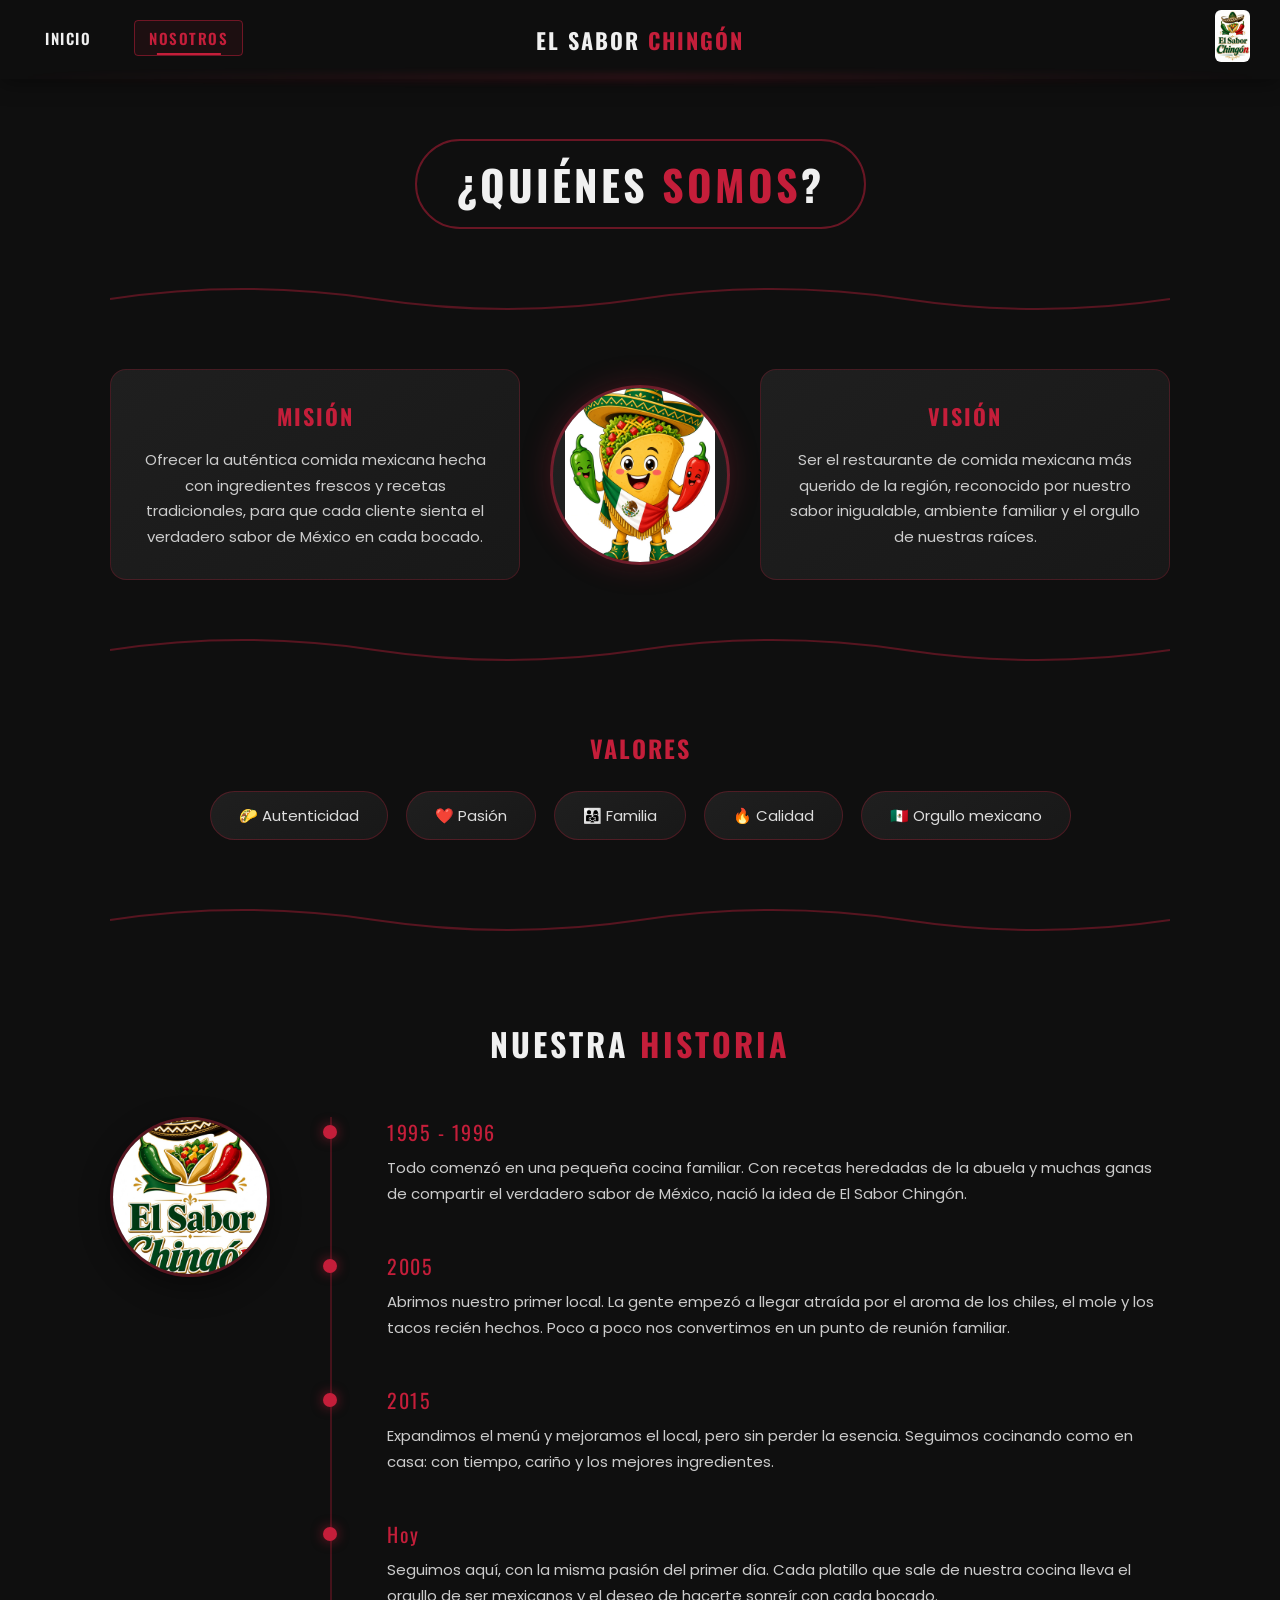
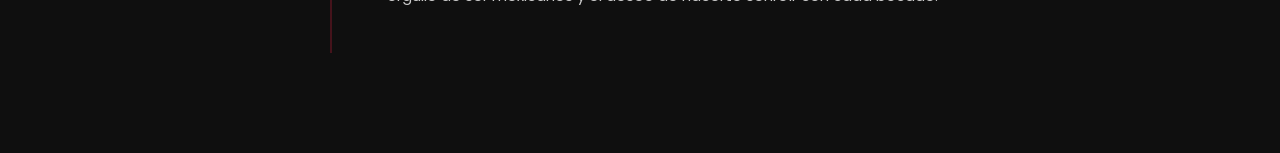
==== nostros2.html @ aa578bb2 "Add files via upload" ====
<!DOCTYPE html>
<html lang="es">
<head>
    <meta charset="UTF-8">
    <meta name="viewport" content="width=device-width, initial-scale=1.0">
    <title>Nosotros | El Sabor Chingón</title>
    <link href="https://fonts.googleapis.com/css2?family=Oswald:wght@400;600;700&family=Poppins:wght@300;400;500;600&display=swap" rel="stylesheet">
    <style>
        * {
            margin: 0;
            padding: 0;
            box-sizing: border-box;
        }

        body {
            font-family: 'Poppins', sans-serif;
            background: #0f0f0f;
            color: #f5f5f5;
            overflow-x: hidden;
        }

        header {
            position: sticky;
            top: 0;
            background: rgba(15, 15, 15, 0.95);
            backdrop-filter: blur(12px);
            border-bottom: none;
            z-index: 100;
            display: flex;
            align-items: center;
            justify-content: space-between;
            padding: 10px 30px;
            box-shadow: 0 4px 20px rgba(0, 0, 0, 0.4);
        }

        header::after {
            content: '';
            position: absolute;
            bottom: 0;
            left: 0;
            width: 100%;
            height: 3px;
            background: linear-gradient(90deg, 
                transparent 0%, 
                rgba(196, 30, 58, 0.15) 15%, 
                rgba(196, 30, 58, 0.55) 50%, 
                rgba(196, 30, 58, 0.15) 85%, 
                transparent 100%);
            filter: blur(4px);
            opacity: 0.85;
        }

        .brand-name {
            position: absolute;
            left: 50%;
            transform: translateX(-50%);
            font-family: 'Oswald', sans-serif;
            font-size: 22px;
            font-weight: 700;
            letter-spacing: 2px;
            text-transform: uppercase;
            color: #f0f0f0;
            white-space: nowrap;
        }

        .brand-name span {
            color: #c41e3a;
        }

        nav ul {
            list-style: none;
            display: flex;
            gap: 28px;
        }

        nav a {
            text-decoration: none;
            color: #f0f0f0;
            font-family: 'Oswald', sans-serif;
            font-weight: 600;
            font-size: 15px;
            letter-spacing: 1.5px;
            text-transform: uppercase;
            padding: 6px 14px;
            border: 1px solid transparent;
            border-radius: 4px;
            transition: all 0.3s ease;
            position: relative;
        }

        nav a::after {
            content: '';
            position: absolute;
            bottom: 0;
            left: 50%;
            width: 0;
            height: 2px;
            background: #c41e3a;
            transition: all 0.3s ease;
            transform: translateX(-50%);
        }

        nav a:hover,
        nav a.active {
            color: #c41e3a;
            border-color: rgba(196, 30, 58, 0.5);
            background: rgba(196, 30, 58, 0.08);
        }

        nav a:hover::after,
        nav a.active::after {
            width: 60%;
        }

        .header-logo {
            height: 52px;
            width: auto;
            border-radius: 6px;
            transition: transform 0.3s ease;
        }

        .header-logo:hover {
            transform: scale(1.06);
        }

        .nosotros-page {
            padding: 60px 20px 100px;
            max-width: 1100px;
            margin: 0 auto;
        }

        .main-title {
            text-align: center;
            margin-bottom: 50px;
        }

        .main-title h1 {
            font-family: 'Oswald', sans-serif;
            font-size: 42px;
            font-weight: 700;
            letter-spacing: 3px;
            text-transform: uppercase;
            color: #f0f0f0;
            display: inline-block;
            padding: 12px 40px;
            border: 2px solid rgba(196, 30, 58, 0.5);
            border-radius: 50px;
        }

        .main-title h1 span {
            color: #c41e3a;
        }

        .wave-line {
            height: 40px;
            margin: 30px auto;
            background: url("data:image/svg+xml,%3Csvg xmlns='http://www.w3.org/2000/svg' viewBox='0 0 1200 40' preserveAspectRatio='none'%3E%3Cpath d='M0,20 Q150,0 300,20 T600,20 T900,20 T1200,20' fill='none' stroke='%23c41e3a' stroke-width='2' opacity='0.4'/%3E%3C/svg%3E") center/cover no-repeat;
        }

        .mv-grid {
            display: grid;
            grid-template-columns: 1fr auto 1fr;
            gap: 30px;
            align-items: center;
            margin: 50px 0;
        }

        .mv-card {
            background: linear-gradient(145deg, #1f1f1f, #181818);
            border: 1px solid rgba(196, 30, 58, 0.25);
            border-radius: 16px;
            padding: 30px 25px;
            text-align: center;
            transition: all 0.35s ease;
        }

        .mv-card:hover {
            transform: translateY(-6px);
            border-color: rgba(196, 30, 58, 0.5);
            box-shadow: 0 12px 30px rgba(196, 30, 58, 0.12);
        }

        .mv-card h3 {
            font-family: 'Oswald', sans-serif;
            font-size: 22px;
            letter-spacing: 2px;
            text-transform: uppercase;
            color: #c41e3a;
            margin-bottom: 15px;
        }

        .mv-card p {
            font-size: 15px;
            line-height: 1.7;
            color: #ccc;
        }

        /* ===== Mascota (donde decía Sonrisas) ===== */
        .mascota-circle {
            width: 180px;
            height: 180px;
            border-radius: 50%;
            background: linear-gradient(145deg, #222, #1a1a1a);
            border: 3px solid rgba(196, 30, 58, 0.5);
            display: flex;
            flex-direction: column;
            align-items: center;
            justify-content: center;
            box-shadow: 0 0 30px rgba(196, 30, 58, 0.25);
            transition: all 0.35s ease;
            overflow: hidden;
            padding: 12px;
        }

        .mascota-circle:hover {
            transform: scale(1.08);
            box-shadow: 0 0 45px rgba(196, 30, 58, 0.4);
        }

        .mascota-circle img {
            width: 100%;
            height: auto;
            object-fit: contain;
        }

        .mascota-circle span {
            font-family: 'Oswald', sans-serif;
            font-size: 13px;
            letter-spacing: 1.5px;
            text-transform: uppercase;
            color: #c41e3a;
            margin-top: 4px;
        }

        .valores-section {
            text-align: center;
            margin: 60px 0;
        }

        .valores-section h3 {
            font-family: 'Oswald', sans-serif;
            font-size: 24px;
            letter-spacing: 2px;
            text-transform: uppercase;
            color: #c41e3a;
            margin-bottom: 25px;
        }

        .valores-list {
            display: flex;
            flex-wrap: wrap;
            justify-content: center;
            gap: 18px;
        }

        .valor-item {
            background: linear-gradient(145deg, #1f1f1f, #181818);
            border: 1px solid rgba(196, 30, 58, 0.3);
            border-radius: 40px;
            padding: 12px 28px;
            font-size: 15px;
            color: #ddd;
            transition: all 0.3s ease;
        }

        .valor-item:hover {
            border-color: #c41e3a;
            background: rgba(196, 30, 58, 0.1);
            transform: translateY(-3px);
        }

        .historia-section {
            margin-top: 80px;
        }

        .historia-section h2 {
            font-family: 'Oswald', sans-serif;
            font-size: 32px;
            letter-spacing: 3px;
            text-transform: uppercase;
            text-align: center;
            margin-bottom: 50px;
            color: #f0f0f0;
        }

        .historia-section h2 span {
            color: #c41e3a;
        }

        .timeline {
            display: grid;
            grid-template-columns: 180px 1fr;
            gap: 40px;
            align-items: start;
        }

        .timeline-logo {
            width: 160px;
            height: 160px;
            border-radius: 50%;
            overflow: hidden;
            border: 3px solid rgba(196, 30, 58, 0.4);
            box-shadow: 0 10px 30px rgba(0,0,0,0.4);
            position: sticky;
            top: 100px;
        }

        .timeline-logo img {
            width: 100%;
            height: 100%;
            object-fit: cover;
        }

        .timeline-content {
            position: relative;
            padding-left: 30px;
            border-left: 2px solid rgba(196, 30, 58, 0.3);
        }

        .timeline-item {
            position: relative;
            margin-bottom: 45px;
            padding-left: 25px;
        }

        .timeline-item::before {
            content: '';
            position: absolute;
            left: -39px;
            top: 8px;
            width: 14px;
            height: 14px;
            border-radius: 50%;
            background: #c41e3a;
            box-shadow: 0 0 12px rgba(196, 30, 58, 0.6);
        }

        .timeline-item .year {
            font-family: 'Oswald', sans-serif;
            font-size: 20px;
            letter-spacing: 1.5px;
            color: #c41e3a;
            margin-bottom: 8px;
        }

        .timeline-item p {
            font-size: 15px;
            line-height: 1.7;
            color: #ccc;
        }

        @media (max-width: 768px) {
            header { padding: 10px 16px; }
            .brand-name { font-size: 15px; }
            nav ul { gap: 12px; }
            nav a { font-size: 13px; }
            .header-logo { height: 42px; }
            .main-title h1 { font-size: 28px; padding: 10px 24px; }
            .mv-grid { grid-template-columns: 1fr; gap: 25px; }
            .mascota-circle { margin: 0 auto; }
            .timeline { grid-template-columns: 1fr; }
            .timeline-logo { margin: 0 auto 30px; position: static; }
            .timeline-content { padding-left: 20px; }
        }
    </style>
</head>
<body>

    <header>
        <nav>
            <ul>
                <li><a href="index.html">Inicio</a></li>
                <li><a href="nosotros.html" class="active">Nosotros</a></li>
            </ul>
        </nav>

        <div class="brand-name">
            El Sabor <span>Chingón</span>
        </div>

        <a href="index.html">
            <img src="img/7ZsC9.jpg" alt="El Sabor Chingón" class="header-logo">
        </a>
    </header>

    <div class="nosotros-page">

        <div class="main-title">
            <h1>¿Quiénes <span>somos</span>?</h1>
        </div>

        <div class="wave-line"></div>

        <!-- Misión - Mascota - Visión -->
        <div class="mv-grid">
            <div class="mv-card">
                <h3>Misión</h3>
                <p>
                    Ofrecer la auténtica comida mexicana hecha con ingredientes frescos y recetas tradicionales, 
                    para que cada cliente sienta el verdadero sabor de México en cada bocado.
                </p>
            </div>

            <!-- Aquí va la mascota -->
            <div class="mascota-circle">
                <img src="img/ckPyO.jpg" alt="Mascota El Sabor Chingón">
            </div>

            <div class="mv-card">
                <h3>Visión</h3>
                <p>
                    Ser el restaurante de comida mexicana más querido de la región, 
                    reconocido por nuestro sabor inigualable, ambiente familiar y el orgullo de nuestras raíces.
                </p>
            </div>
        </div>

        <div class="wave-line"></div>

        <div class="valores-section">
            <h3>Valores</h3>
            <div class="valores-list">
                <div class="valor-item">🌮 Autenticidad</div>
                <div class="valor-item">❤️ Pasión</div>
                <div class="valor-item">👨‍👩‍👧 Familia</div>
                <div class="valor-item">🔥 Calidad</div>
                <div class="valor-item">🇲🇽 Orgullo mexicano</div>
            </div>
        </div>

        <div class="wave-line"></div>

        <div class="historia-section">
            <h2>Nuestra <span>Historia</span></h2>

            <div class="timeline">
                <div class="timeline-logo">
                    <img src="img/7ZsC9.jpg" alt="El Sabor Chingón">
                </div>

                <div class="timeline-content">
                    <div class="timeline-item">
                        <div class="year">1995 - 1996</div>
                        <p>
                            Todo comenzó en una pequeña cocina familiar. Con recetas heredadas de la abuela 
                            y muchas ganas de compartir el verdadero sabor de México, nació la idea de 
                            El Sabor Chingón.
                        </p>
                    </div>

                    <div class="timeline-item">
                        <div class="year">2005</div>
                        <p>
                            Abrimos nuestro primer local. La gente empezó a llegar atraída por el aroma 
                            de los chiles, el mole y los tacos recién hechos. Poco a poco nos convertimos 
                            en un punto de reunión familiar.
                        </p>
                    </div>

                    <div class="timeline-item">
                        <div class="year">2015</div>
                        <p>
                            Expandimos el menú y mejoramos el local, pero sin perder la esencia. 
                            Seguimos cocinando como en casa: con tiempo, cariño y los mejores ingredientes.
                        </p>
                    </div>

                    <div class="timeline-item">
                        <div class="year">Hoy</div>
                        <p>
                            Seguimos aquí, con la misma pasión del primer día. Cada platillo que sale de 
                            nuestra cocina lleva el orgullo de ser mexicanos y el deseo de hacerte sonreír 
                            con cada bocado.
                        </p>
                    </div>
                </div>
            </div>
        </div>

    </div>

</body>
</html>
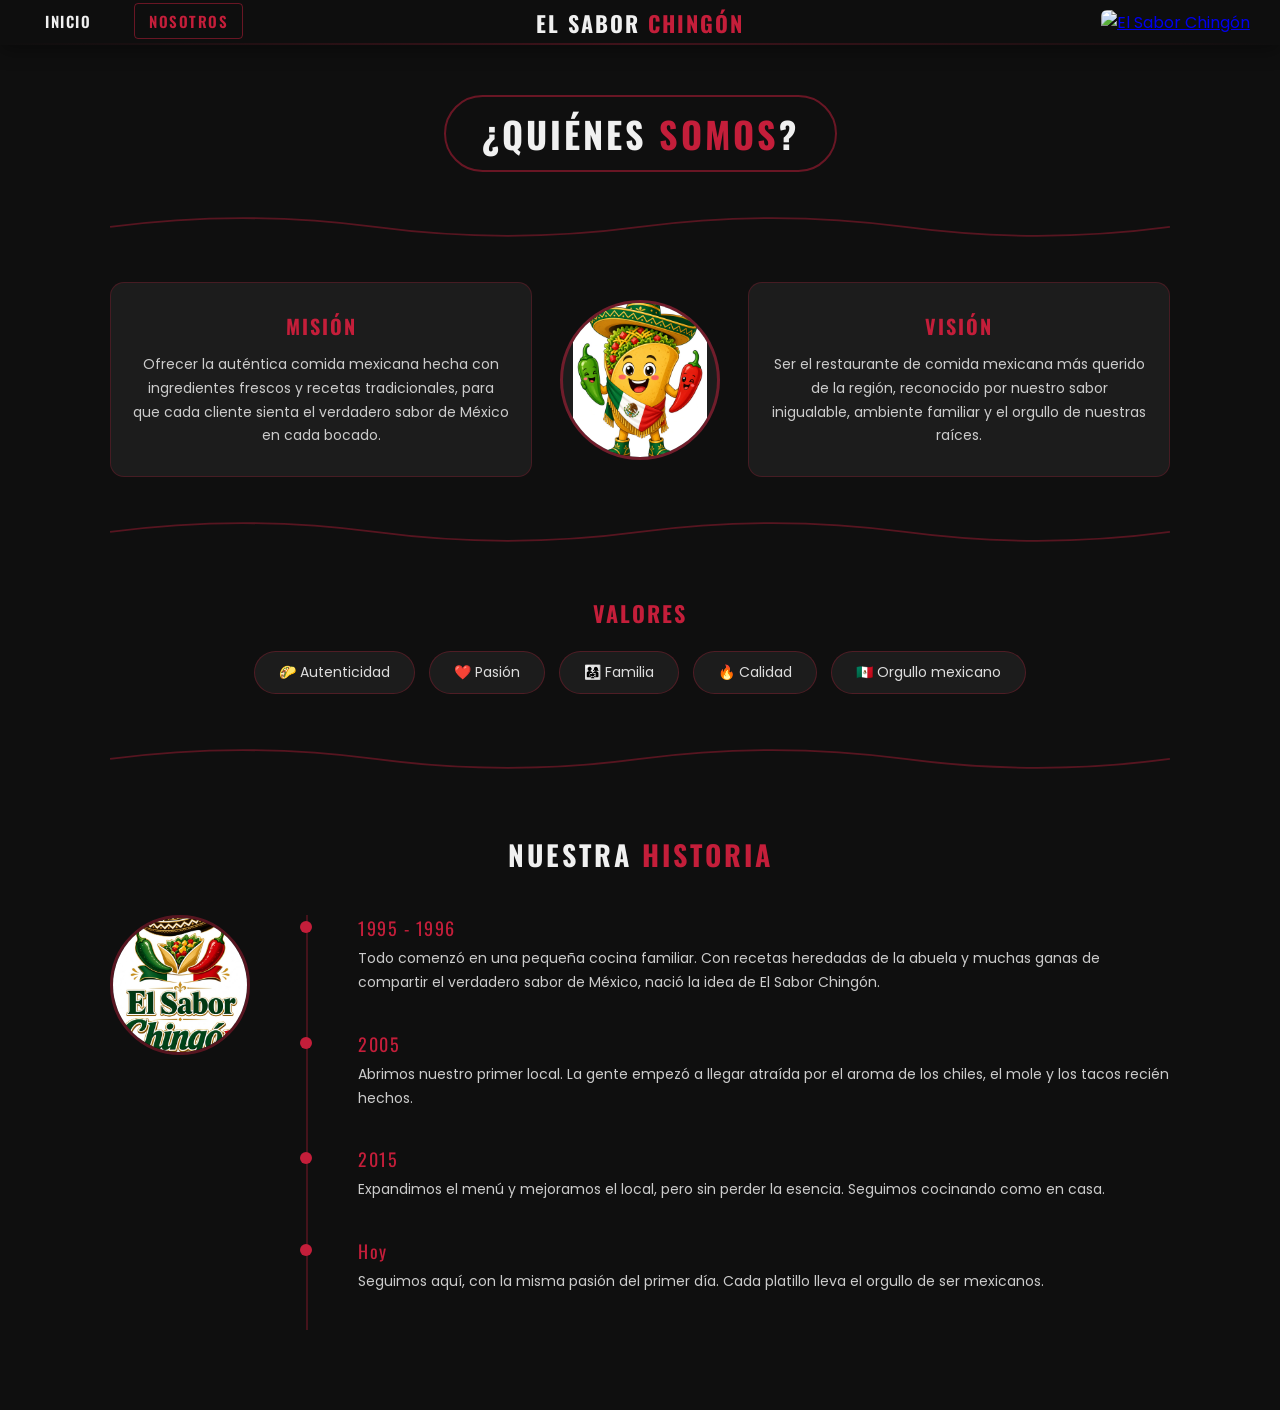
==== commit 19f7f206: "Add files via upload" ====
--- a/nostros2.html
+++ b/nostros2.html
@@ -4,414 +4,42 @@
     <meta charset="UTF-8">
     <meta name="viewport" content="width=device-width, initial-scale=1.0">
     <title>Nosotros | El Sabor Chingón</title>
-    <link href="https://fonts.googleapis.com/css2?family=Oswald:wght@400;600;700&family=Poppins:wght@300;400;500;600&display=swap" rel="stylesheet">
-    <style>
-        * {
-            margin: 0;
-            padding: 0;
-            box-sizing: border-box;
-        }
-
-        body {
-            font-family: 'Poppins', sans-serif;
-            background: #0f0f0f;
-            color: #f5f5f5;
-            overflow-x: hidden;
-        }
-
-        header {
-            position: sticky;
-            top: 0;
-            background: rgba(15, 15, 15, 0.95);
-            backdrop-filter: blur(12px);
-            border-bottom: none;
-            z-index: 100;
-            display: flex;
-            align-items: center;
-            justify-content: space-between;
-            padding: 10px 30px;
-            box-shadow: 0 4px 20px rgba(0, 0, 0, 0.4);
-        }
-
-        header::after {
-            content: '';
-            position: absolute;
-            bottom: 0;
-            left: 0;
-            width: 100%;
-            height: 3px;
-            background: linear-gradient(90deg, 
-                transparent 0%, 
-                rgba(196, 30, 58, 0.15) 15%, 
-                rgba(196, 30, 58, 0.55) 50%, 
-                rgba(196, 30, 58, 0.15) 85%, 
-                transparent 100%);
-            filter: blur(4px);
-            opacity: 0.85;
-        }
-
-        .brand-name {
-            position: absolute;
-            left: 50%;
-            transform: translateX(-50%);
-            font-family: 'Oswald', sans-serif;
-            font-size: 22px;
-            font-weight: 700;
-            letter-spacing: 2px;
-            text-transform: uppercase;
-            color: #f0f0f0;
-            white-space: nowrap;
-        }
-
-        .brand-name span {
-            color: #c41e3a;
-        }
-
-        nav ul {
-            list-style: none;
-            display: flex;
-            gap: 28px;
-        }
-
-        nav a {
-            text-decoration: none;
-            color: #f0f0f0;
-            font-family: 'Oswald', sans-serif;
-            font-weight: 600;
-            font-size: 15px;
-            letter-spacing: 1.5px;
-            text-transform: uppercase;
-            padding: 6px 14px;
-            border: 1px solid transparent;
-            border-radius: 4px;
-            transition: all 0.3s ease;
-            position: relative;
-        }
-
-        nav a::after {
-            content: '';
-            position: absolute;
-            bottom: 0;
-            left: 50%;
-            width: 0;
-            height: 2px;
-            background: #c41e3a;
-            transition: all 0.3s ease;
-            transform: translateX(-50%);
-        }
-
-        nav a:hover,
-        nav a.active {
-            color: #c41e3a;
-            border-color: rgba(196, 30, 58, 0.5);
-            background: rgba(196, 30, 58, 0.08);
-        }
-
-        nav a:hover::after,
-        nav a.active::after {
-            width: 60%;
-        }
-
-        .header-logo {
-            height: 52px;
-            width: auto;
-            border-radius: 6px;
-            transition: transform 0.3s ease;
-        }
-
-        .header-logo:hover {
-            transform: scale(1.06);
-        }
-
-        .nosotros-page {
-            padding: 60px 20px 100px;
-            max-width: 1100px;
-            margin: 0 auto;
-        }
-
-        .main-title {
-            text-align: center;
-            margin-bottom: 50px;
-        }
-
-        .main-title h1 {
-            font-family: 'Oswald', sans-serif;
-            font-size: 42px;
-            font-weight: 700;
-            letter-spacing: 3px;
-            text-transform: uppercase;
-            color: #f0f0f0;
-            display: inline-block;
-            padding: 12px 40px;
-            border: 2px solid rgba(196, 30, 58, 0.5);
-            border-radius: 50px;
-        }
-
-        .main-title h1 span {
-            color: #c41e3a;
-        }
-
-        .wave-line {
-            height: 40px;
-            margin: 30px auto;
-            background: url("data:image/svg+xml,%3Csvg xmlns='http://www.w3.org/2000/svg' viewBox='0 0 1200 40' preserveAspectRatio='none'%3E%3Cpath d='M0,20 Q150,0 300,20 T600,20 T900,20 T1200,20' fill='none' stroke='%23c41e3a' stroke-width='2' opacity='0.4'/%3E%3C/svg%3E") center/cover no-repeat;
-        }
-
-        .mv-grid {
-            display: grid;
-            grid-template-columns: 1fr auto 1fr;
-            gap: 30px;
-            align-items: center;
-            margin: 50px 0;
-        }
-
-        .mv-card {
-            background: linear-gradient(145deg, #1f1f1f, #181818);
-            border: 1px solid rgba(196, 30, 58, 0.25);
-            border-radius: 16px;
-            padding: 30px 25px;
-            text-align: center;
-            transition: all 0.35s ease;
-        }
-
-        .mv-card:hover {
-            transform: translateY(-6px);
-            border-color: rgba(196, 30, 58, 0.5);
-            box-shadow: 0 12px 30px rgba(196, 30, 58, 0.12);
-        }
-
-        .mv-card h3 {
-            font-family: 'Oswald', sans-serif;
-            font-size: 22px;
-            letter-spacing: 2px;
-            text-transform: uppercase;
-            color: #c41e3a;
-            margin-bottom: 15px;
-        }
-
-        .mv-card p {
-            font-size: 15px;
-            line-height: 1.7;
-            color: #ccc;
-        }
-
-        /* ===== Mascota (donde decía Sonrisas) ===== */
-        .mascota-circle {
-            width: 180px;
-            height: 180px;
-            border-radius: 50%;
-            background: linear-gradient(145deg, #222, #1a1a1a);
-            border: 3px solid rgba(196, 30, 58, 0.5);
-            display: flex;
-            flex-direction: column;
-            align-items: center;
-            justify-content: center;
-            box-shadow: 0 0 30px rgba(196, 30, 58, 0.25);
-            transition: all 0.35s ease;
-            overflow: hidden;
-            padding: 12px;
-        }
-
-        .mascota-circle:hover {
-            transform: scale(1.08);
-            box-shadow: 0 0 45px rgba(196, 30, 58, 0.4);
-        }
-
-        .mascota-circle img {
-            width: 100%;
-            height: auto;
-            object-fit: contain;
-        }
-
-        .mascota-circle span {
-            font-family: 'Oswald', sans-serif;
-            font-size: 13px;
-            letter-spacing: 1.5px;
-            text-transform: uppercase;
-            color: #c41e3a;
-            margin-top: 4px;
-        }
-
-        .valores-section {
-            text-align: center;
-            margin: 60px 0;
-        }
-
-        .valores-section h3 {
-            font-family: 'Oswald', sans-serif;
-            font-size: 24px;
-            letter-spacing: 2px;
-            text-transform: uppercase;
-            color: #c41e3a;
-            margin-bottom: 25px;
-        }
-
-        .valores-list {
-            display: flex;
-            flex-wrap: wrap;
-            justify-content: center;
-            gap: 18px;
-        }
-
-        .valor-item {
-            background: linear-gradient(145deg, #1f1f1f, #181818);
-            border: 1px solid rgba(196, 30, 58, 0.3);
-            border-radius: 40px;
-            padding: 12px 28px;
-            font-size: 15px;
-            color: #ddd;
-            transition: all 0.3s ease;
-        }
-
-        .valor-item:hover {
-            border-color: #c41e3a;
-            background: rgba(196, 30, 58, 0.1);
-            transform: translateY(-3px);
-        }
-
-        .historia-section {
-            margin-top: 80px;
-        }
-
-        .historia-section h2 {
-            font-family: 'Oswald', sans-serif;
-            font-size: 32px;
-            letter-spacing: 3px;
-            text-transform: uppercase;
-            text-align: center;
-            margin-bottom: 50px;
-            color: #f0f0f0;
-        }
-
-        .historia-section h2 span {
-            color: #c41e3a;
-        }
-
-        .timeline {
-            display: grid;
-            grid-template-columns: 180px 1fr;
-            gap: 40px;
-            align-items: start;
-        }
-
-        .timeline-logo {
-            width: 160px;
-            height: 160px;
-            border-radius: 50%;
-            overflow: hidden;
-            border: 3px solid rgba(196, 30, 58, 0.4);
-            box-shadow: 0 10px 30px rgba(0,0,0,0.4);
-            position: sticky;
-            top: 100px;
-        }
-
-        .timeline-logo img {
-            width: 100%;
-            height: 100%;
-            object-fit: cover;
-        }
-
-        .timeline-content {
-            position: relative;
-            padding-left: 30px;
-            border-left: 2px solid rgba(196, 30, 58, 0.3);
-        }
-
-        .timeline-item {
-            position: relative;
-            margin-bottom: 45px;
-            padding-left: 25px;
-        }
-
-        .timeline-item::before {
-            content: '';
-            position: absolute;
-            left: -39px;
-            top: 8px;
-            width: 14px;
-            height: 14px;
-            border-radius: 50%;
-            background: #c41e3a;
-            box-shadow: 0 0 12px rgba(196, 30, 58, 0.6);
-        }
-
-        .timeline-item .year {
-            font-family: 'Oswald', sans-serif;
-            font-size: 20px;
-            letter-spacing: 1.5px;
-            color: #c41e3a;
-            margin-bottom: 8px;
-        }
-
-        .timeline-item p {
-            font-size: 15px;
-            line-height: 1.7;
-            color: #ccc;
-        }
-
-        @media (max-width: 768px) {
-            header { padding: 10px 16px; }
-            .brand-name { font-size: 15px; }
-            nav ul { gap: 12px; }
-            nav a { font-size: 13px; }
-            .header-logo { height: 42px; }
-            .main-title h1 { font-size: 28px; padding: 10px 24px; }
-            .mv-grid { grid-template-columns: 1fr; gap: 25px; }
-            .mascota-circle { margin: 0 auto; }
-            .timeline { grid-template-columns: 1fr; }
-            .timeline-logo { margin: 0 auto 30px; position: static; }
-            .timeline-content { padding-left: 20px; }
-        }
-    </style>
+    <link rel="preconnect" href="https://fonts.googleapis.com">
+    <link rel="preconnect" href="https://fonts.gstatic.com" crossorigin>
+    <link href="https://fonts.googleapis.com/css2?family=Oswald:wght@600;700&family=Poppins:wght@400;500&display=swap" rel="stylesheet">
+    <link rel="stylesheet" href="css/nostros.css">
 </head>
 <body>
-
     <header>
         <nav>
             <ul>
                 <li><a href="index.html">Inicio</a></li>
-                <li><a href="nosotros.html" class="active">Nosotros</a></li>
+                <li><a href="nostros2.html" class="active">Nosotros</a></li>
             </ul>
         </nav>
-
-        <div class="brand-name">
-            El Sabor <span>Chingón</span>
-        </div>
-
+        <div class="brand-name">El Sabor <span>Chingón</span></div>
         <a href="index.html">
-            <img src="img/7ZsC9.jpg" alt="El Sabor Chingón" class="header-logo">
+            <img src="img/logo-small.jpg" alt="El Sabor Chingón" class="header-logo" width="48" height="48">
         </a>
     </header>
 
     <div class="nosotros-page">
-
         <div class="main-title">
             <h1>¿Quiénes <span>somos</span>?</h1>
         </div>
-
         <div class="wave-line"></div>
 
-        <!-- Misión - Mascota - Visión -->
         <div class="mv-grid">
             <div class="mv-card">
                 <h3>Misión</h3>
-                <p>
-                    Ofrecer la auténtica comida mexicana hecha con ingredientes frescos y recetas tradicionales, 
-                    para que cada cliente sienta el verdadero sabor de México en cada bocado.
-                </p>
+                <p>Ofrecer la auténtica comida mexicana hecha con ingredientes frescos y recetas tradicionales, para que cada cliente sienta el verdadero sabor de México en cada bocado.</p>
             </div>
-
-            <!-- Aquí va la mascota -->
             <div class="mascota-circle">
-                <img src="img/ckPyO.jpg" alt="Mascota El Sabor Chingón">
+                <img src="img/ckPyO.jpg" alt="Mascota El Sabor Chingón" width="140" height="140">
             </div>
-
             <div class="mv-card">
                 <h3>Visión</h3>
-                <p>
-                    Ser el restaurante de comida mexicana más querido de la región, 
-                    reconocido por nuestro sabor inigualable, ambiente familiar y el orgullo de nuestras raíces.
-                </p>
+                <p>Ser el restaurante de comida mexicana más querido de la región, reconocido por nuestro sabor inigualable, ambiente familiar y el orgullo de nuestras raíces.</p>
             </div>
         </div>
 
@@ -432,52 +60,30 @@
 
         <div class="historia-section">
             <h2>Nuestra <span>Historia</span></h2>
-
             <div class="timeline">
                 <div class="timeline-logo">
-                    <img src="img/7ZsC9.jpg" alt="El Sabor Chingón">
+                    <img src="img/7ZsC9.jpg" alt="El Sabor Chingón" width="140" height="140">
                 </div>
-
                 <div class="timeline-content">
                     <div class="timeline-item">
                         <div class="year">1995 - 1996</div>
-                        <p>
-                            Todo comenzó en una pequeña cocina familiar. Con recetas heredadas de la abuela 
-                            y muchas ganas de compartir el verdadero sabor de México, nació la idea de 
-                            El Sabor Chingón.
-                        </p>
+                        <p>Todo comenzó en una pequeña cocina familiar. Con recetas heredadas de la abuela y muchas ganas de compartir el verdadero sabor de México, nació la idea de El Sabor Chingón.</p>
                     </div>
-
                     <div class="timeline-item">
                         <div class="year">2005</div>
-                        <p>
-                            Abrimos nuestro primer local. La gente empezó a llegar atraída por el aroma 
-                            de los chiles, el mole y los tacos recién hechos. Poco a poco nos convertimos 
-                            en un punto de reunión familiar.
-                        </p>
+                        <p>Abrimos nuestro primer local. La gente empezó a llegar atraída por el aroma de los chiles, el mole y los tacos recién hechos.</p>
                     </div>
-
                     <div class="timeline-item">
                         <div class="year">2015</div>
-                        <p>
-                            Expandimos el menú y mejoramos el local, pero sin perder la esencia. 
-                            Seguimos cocinando como en casa: con tiempo, cariño y los mejores ingredientes.
-                        </p>
+                        <p>Expandimos el menú y mejoramos el local, pero sin perder la esencia. Seguimos cocinando como en casa.</p>
                     </div>
-
                     <div class="timeline-item">
                         <div class="year">Hoy</div>
-                        <p>
-                            Seguimos aquí, con la misma pasión del primer día. Cada platillo que sale de 
-                            nuestra cocina lleva el orgullo de ser mexicanos y el deseo de hacerte sonreír 
-                            con cada bocado.
-                        </p>
+                        <p>Seguimos aquí, con la misma pasión del primer día. Cada platillo lleva el orgullo de ser mexicanos.</p>
                     </div>
                 </div>
             </div>
         </div>
-
     </div>
-
 </body>
 </html>
--- a/css/nostros.css
+++ b/css/nostros.css
@@ -0,0 +1,49 @@
+*{margin:0;padding:0;box-sizing:border-box}
+body{font-family:'Poppins',sans-serif;background:#0f0f0f;color:#f5f5f5;overflow-x:hidden}
+header{position:sticky;top:0;background:rgba(15,15,15,.95);z-index:100;display:flex;align-items:center;justify-content:space-between;padding:10px 30px;box-shadow:0 4px 20px rgba(0,0,0,.4)}
+header::after{content:'';position:absolute;bottom:0;left:0;width:100%;height:2px;background:linear-gradient(90deg,transparent,rgba(196,30,58,.4) 50%,transparent);opacity:.7}
+.brand-name{position:absolute;left:50%;transform:translateX(-50%);font-family:'Oswald',sans-serif;font-size:22px;font-weight:700;letter-spacing:2px;text-transform:uppercase;color:#f0f0f0;white-space:nowrap}
+.brand-name span{color:#c41e3a}
+nav ul{list-style:none;display:flex;gap:28px}
+nav a{text-decoration:none;color:#f0f0f0;font-family:'Oswald',sans-serif;font-weight:600;font-size:15px;letter-spacing:1.5px;text-transform:uppercase;padding:6px 14px;border:1px solid transparent;border-radius:4px;transition:color .2s,border-color .2s}
+nav a:hover,nav a.active{color:#c41e3a;border-color:rgba(196,30,58,.5)}
+.header-logo{height:48px;width:auto;border-radius:6px}
+.nosotros-page{padding:50px 20px 80px;max-width:1100px;margin:0 auto}
+.main-title{text-align:center;margin-bottom:40px}
+.main-title h1{font-family:'Oswald',sans-serif;font-size:36px;font-weight:700;letter-spacing:3px;text-transform:uppercase;color:#f0f0f0;display:inline-block;padding:10px 36px;border:2px solid rgba(196,30,58,.5);border-radius:50px}
+.main-title h1 span{color:#c41e3a}
+.wave-line{height:30px;margin:24px auto;background:url("data:image/svg+xml,%3Csvg xmlns='http://www.w3.org/2000/svg' viewBox='0 0 1200 40'%3E%3Cpath d='M0,20 Q150,0 300,20 T600,20 T900,20 T1200,20' fill='none' stroke='%23c41e3a' stroke-width='2' opacity='0.4'/%3E%3C/svg%3E") center/cover no-repeat}
+.mv-grid{display:grid;grid-template-columns:1fr auto 1fr;gap:28px;align-items:center;margin:40px 0}
+.mv-card{background:#1c1c1c;border:1px solid rgba(196,30,58,.25);border-radius:14px;padding:28px 22px;text-align:center}
+.mv-card h3{font-family:'Oswald',sans-serif;font-size:20px;letter-spacing:2px;text-transform:uppercase;color:#c41e3a;margin-bottom:12px}
+.mv-card p{font-size:14px;line-height:1.7;color:#ccc}
+.mascota-circle{width:160px;height:160px;border-radius:50%;background:#1c1c1c;border:3px solid rgba(196,30,58,.5);display:flex;align-items:center;justify-content:center;overflow:hidden;padding:10px}
+.mascota-circle img{width:100%;height:auto;object-fit:contain}
+.valores-section{text-align:center;margin:50px 0}
+.valores-section h3{font-family:'Oswald',sans-serif;font-size:22px;letter-spacing:2px;text-transform:uppercase;color:#c41e3a;margin-bottom:22px}
+.valores-list{display:flex;flex-wrap:wrap;justify-content:center;gap:14px}
+.valor-item{background:#1c1c1c;border:1px solid rgba(196,30,58,.3);border-radius:40px;padding:10px 24px;font-size:14px;color:#ddd}
+.historia-section{margin-top:60px}
+.historia-section h2{font-family:'Oswald',sans-serif;font-size:28px;letter-spacing:3px;text-transform:uppercase;text-align:center;margin-bottom:40px;color:#f0f0f0}
+.historia-section h2 span{color:#c41e3a}
+.timeline{display:grid;grid-template-columns:160px 1fr;gap:36px;align-items:start}
+.timeline-logo{width:140px;height:140px;border-radius:50%;overflow:hidden;border:3px solid rgba(196,30,58,.4)}
+.timeline-logo img{width:100%;height:100%;object-fit:cover}
+.timeline-content{position:relative;padding-left:28px;border-left:2px solid rgba(196,30,58,.3)}
+.timeline-item{position:relative;margin-bottom:36px;padding-left:22px}
+.timeline-item::before{content:'';position:absolute;left:-36px;top:6px;width:12px;height:12px;border-radius:50%;background:#c41e3a}
+.timeline-item .year{font-family:'Oswald',sans-serif;font-size:18px;letter-spacing:1.5px;color:#c41e3a;margin-bottom:6px}
+.timeline-item p{font-size:14px;line-height:1.7;color:#ccc}
+@media(max-width:768px){
+header{padding:10px 14px}
+.brand-name{font-size:14px}
+nav ul{gap:10px}
+nav a{font-size:12px;padding:4px 8px}
+.header-logo{height:38px}
+.main-title h1{font-size:26px;padding:8px 22px}
+.mv-grid{grid-template-columns:1fr;gap:20px}
+.mascota-circle{margin:0 auto;width:140px;height:140px}
+.timeline{grid-template-columns:1fr}
+.timeline-logo{margin:0 auto 24px}
+.timeline-content{padding-left:18px}
+}
